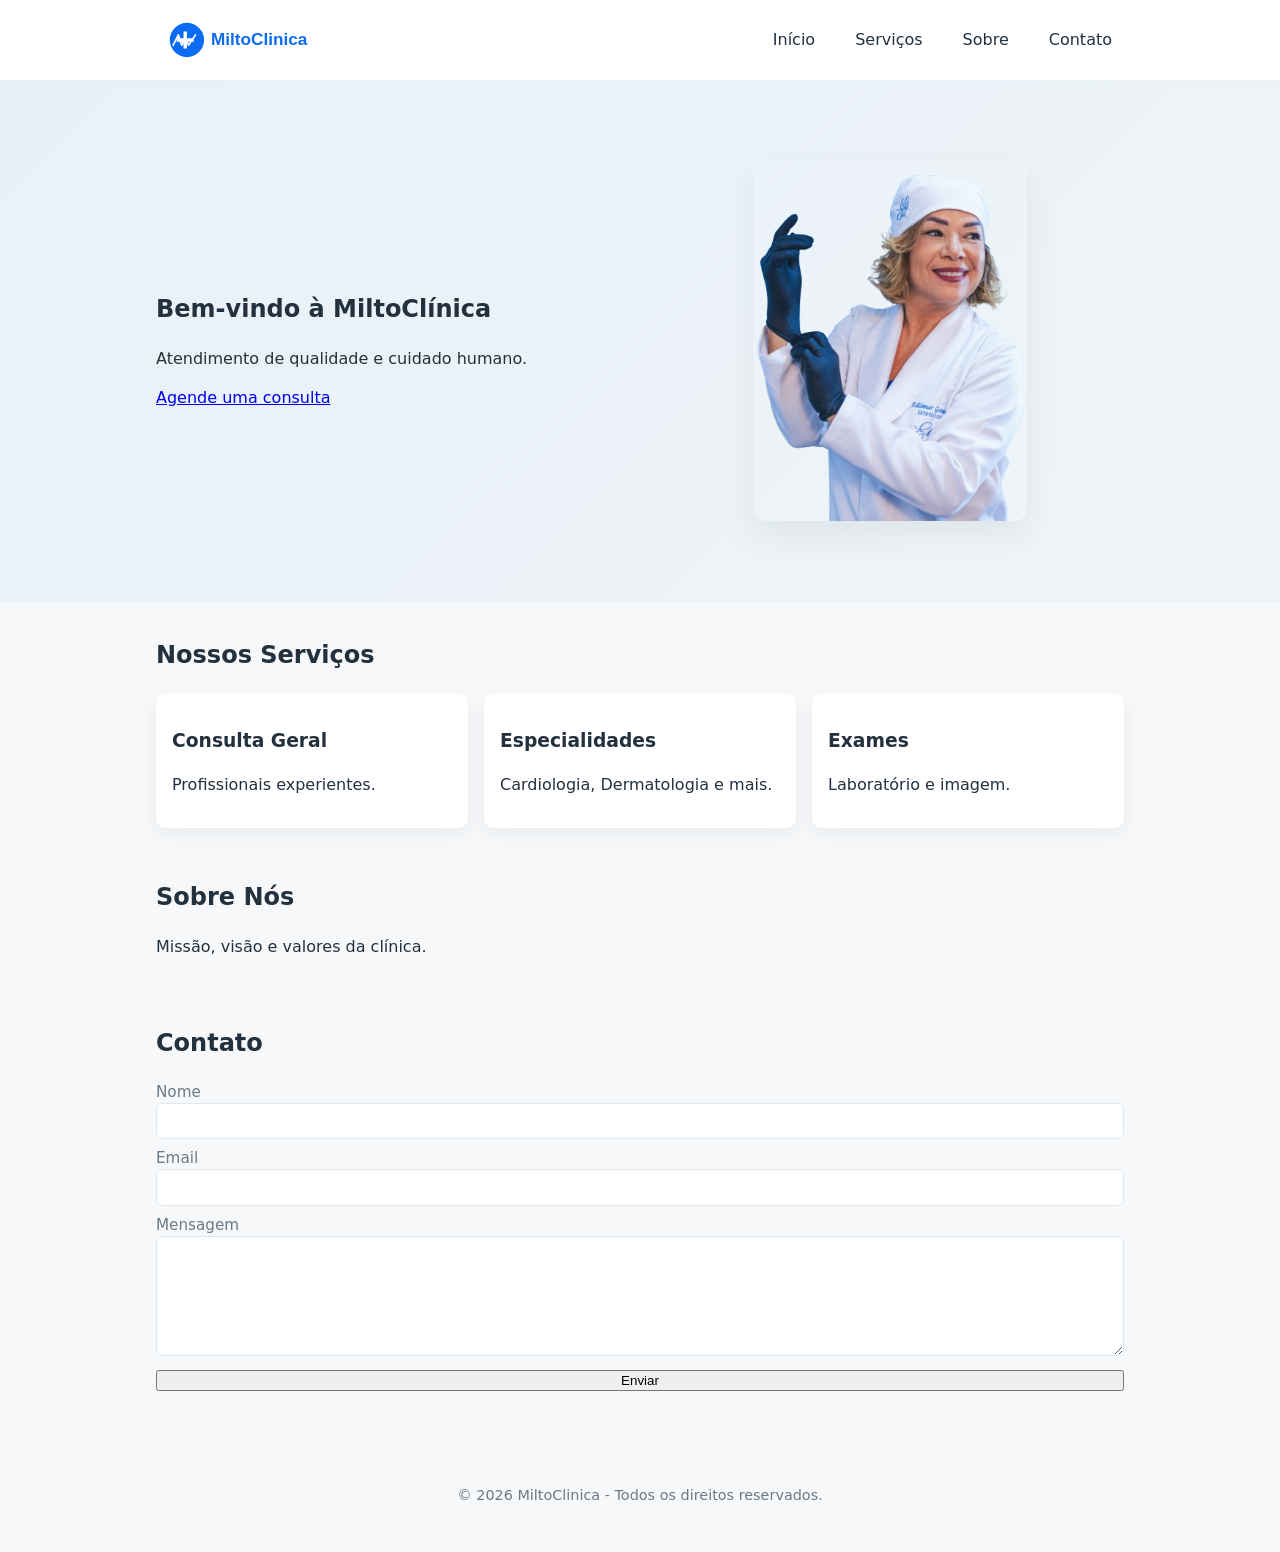
==== index.html @ 1d148d9f "Criei uma estrutura de pastas para arquivo HTML, CSS, Js e Imagens, e também fui adicionando conteúd" ====
<!doctype html>
<html lang="pt-BR">
<head>
	<meta charset="utf-8">
	<meta name="viewport" content="width=device-width,initial-scale=1">
	<title>MiltoClínica</title>
	<link rel="stylesheet" href="css/styles.css">
</head>
<body>
	<header class="site-header">
		<div class="container">
			<img src="images/logo.svg" alt="Logo MiltoClínica" class="logo">
			<nav class="nav" id="nav">
				<button id="navToggle" class="nav-toggle" aria-label="Abrir menu">☰</button>
				<ul class="nav-list">
					<li><a href="#home">Início</a></li>
					<li><a href="#servicos">Serviços</a></li>
					<li><a href="#sobre">Sobre</a></li>
					<li><a href="#contato">Contato</a></li>
				</ul>
			</nav>
		</div>
	</header>

	<main>
		<section id="home" class="hero">
			<div class="container">
				<div class="hero-content">
					<h1>Bem-vindo à MiltoClínica</h1>
					<p>Atendimento de qualidade e cuidado humano.</p>
					<a href="#contato" class="btn">Agende uma consulta</a>
				</div>
				<div class="hero-illustration">
						<img src="images/doctor2.png" alt="Doutora" loading="lazy">
				</div>
			</div>
		</section>

		<section id="servicos" class="services container">
			<h2>Nossos Serviços</h2>
			<div class="cards">
				<article class="card">
					<h3>Consulta Geral</h3>
					<p>Profissionais experientes.</p>
				</article>
				<article class="card">
					<h3>Especialidades</h3>
					<p>Cardiologia, Dermatologia e mais.</p>
				</article>
				<article class="card">
					<h3>Exames</h3>
					<p>Laboratório e imagem.</p>
				</article>
			</div>
		</section>

		<section id="sobre" class="about container">
			<h2>Sobre Nós</h2>
			<p>Missão, visão e valores da clínica.</p>
		</section>

		<section id="contato" class="contact container">
			<h2>Contato</h2>
			<form id="contactForm">
				<label>Nome
					<input type="text" name="name" required>
				</label>
				<label>Email
					<input type="email" name="email" required>
				</label>
				<label>Mensagem
					<textarea name="message" required></textarea>
				</label>
				<button type="submit" class="btn">Enviar</button>
			</form>
		</section>
	</main>

	<footer class="site-footer">
		<div class="container">
			<p>© 2026 MiltoClinica - Todos os direitos reservados.</p>
		</div>
	</footer>

	<script src="js/main.js" defer></script>
</body>
</html>
---- css/styles.css ----
/* Reset e variáveis */
:root{
	--primary:#0b6cf3;
	--accent:#16a085;
	--bg:#f6f8fa;
	--text:#23313f;
	--muted:#6b7a86;
}
*{box-sizing:border-box}
html,body{height:100%}
body{
	margin:0;font-family:Inter, system-ui, -apple-system, "Segoe UI", Roboto, "Helvetica Neue", Arial;
	background:var(--bg);color:var(--text);line-height:1.45;
}
.container{max-width:1000px;margin:0 auto;padding:1rem}

/* Header */
.site-header{background:#fff;border-bottom:1px solid #e6eef6}
.site-header .container{display:flex;align-items:center;gap:1rem}
.logo{height:48px}
.nav{margin-left:auto}
.nav-list{list-style:none;margin:0;padding:0;display:flex;gap:1rem}
.nav-list a{color:var(--text);text-decoration:none;padding:.5rem .75rem;border-radius:6px}
.nav-list a:hover{background:rgba(11,108,243,0.08)}
.nav-toggle{display:none;border:0;background:none;font-size:1.25rem}

/* Hero */
.hero{padding:4rem 0;background:linear-gradient(135deg, rgba(11,108,243,0.06), rgba(22,160,133,0.03));border-bottom:1px solid #eaf2f5}
.hero .container{display:flex;align-items:center;gap:2rem;}
.hero-content{flex:1}
.hero-illustration{flex:1;display:flex;justify-content:center;align-items:center}

/* Apenas a imagem terá tamanho médio - não aumenta a largura da seção */
.hero-illustration img{
	width:auto;
	max-width:420px; /* largura máxima para não ultrapassar o espaço */
	height:360px; /* altura média desejada */
	object-fit:cover;
	border-radius:12px;
	box-shadow:0 12px 34px rgba(35,49,63,0.08);
}

@media (max-width:800px){
	.nav-list{display:none}
	.nav-toggle{display:inline-block}
	.cards{grid-template-columns:1fr}
	.hero h1{font-size:1.5rem}
	.hero .container{flex-direction:column}
	.hero-illustration{order:2}
	.hero-content{order:1;text-align:center}
	.hero-illustration img{height:240px;max-width:80%;}
}
.nav.open .nav-list{display:flex;flex-direction:column;background:#fff;padding:0.5rem;border-radius:8px;position:absolute;right:1rem;top:64px;box-shadow:0 8px 24px rgba(35,49,63,0.12)}

/* Services */
.services h2,.about h2,.contact h2{margin-top:1.25rem}
.cards{display:grid;grid-template-columns:repeat(3,1fr);gap:1rem;margin-top:1rem}
.card{background:#fff;padding:1rem;border-radius:10px;box-shadow:0 6px 18px rgba(35,49,63,0.06)}

/* Contact form */
.contact form{display:grid;gap:.5rem;margin-top:1rem}
.contact label{display:block;font-size:.95rem;color:var(--muted)}
.contact input,.contact textarea{width:100%;padding:.6rem;border:1px solid #dbe9f3;border-radius:6px}
.contact textarea{min-height:120px}

/* Footer */
.site-footer{padding:1rem 0;margin-top:2rem;text-align:center;color:var(--muted);font-size:.9rem}
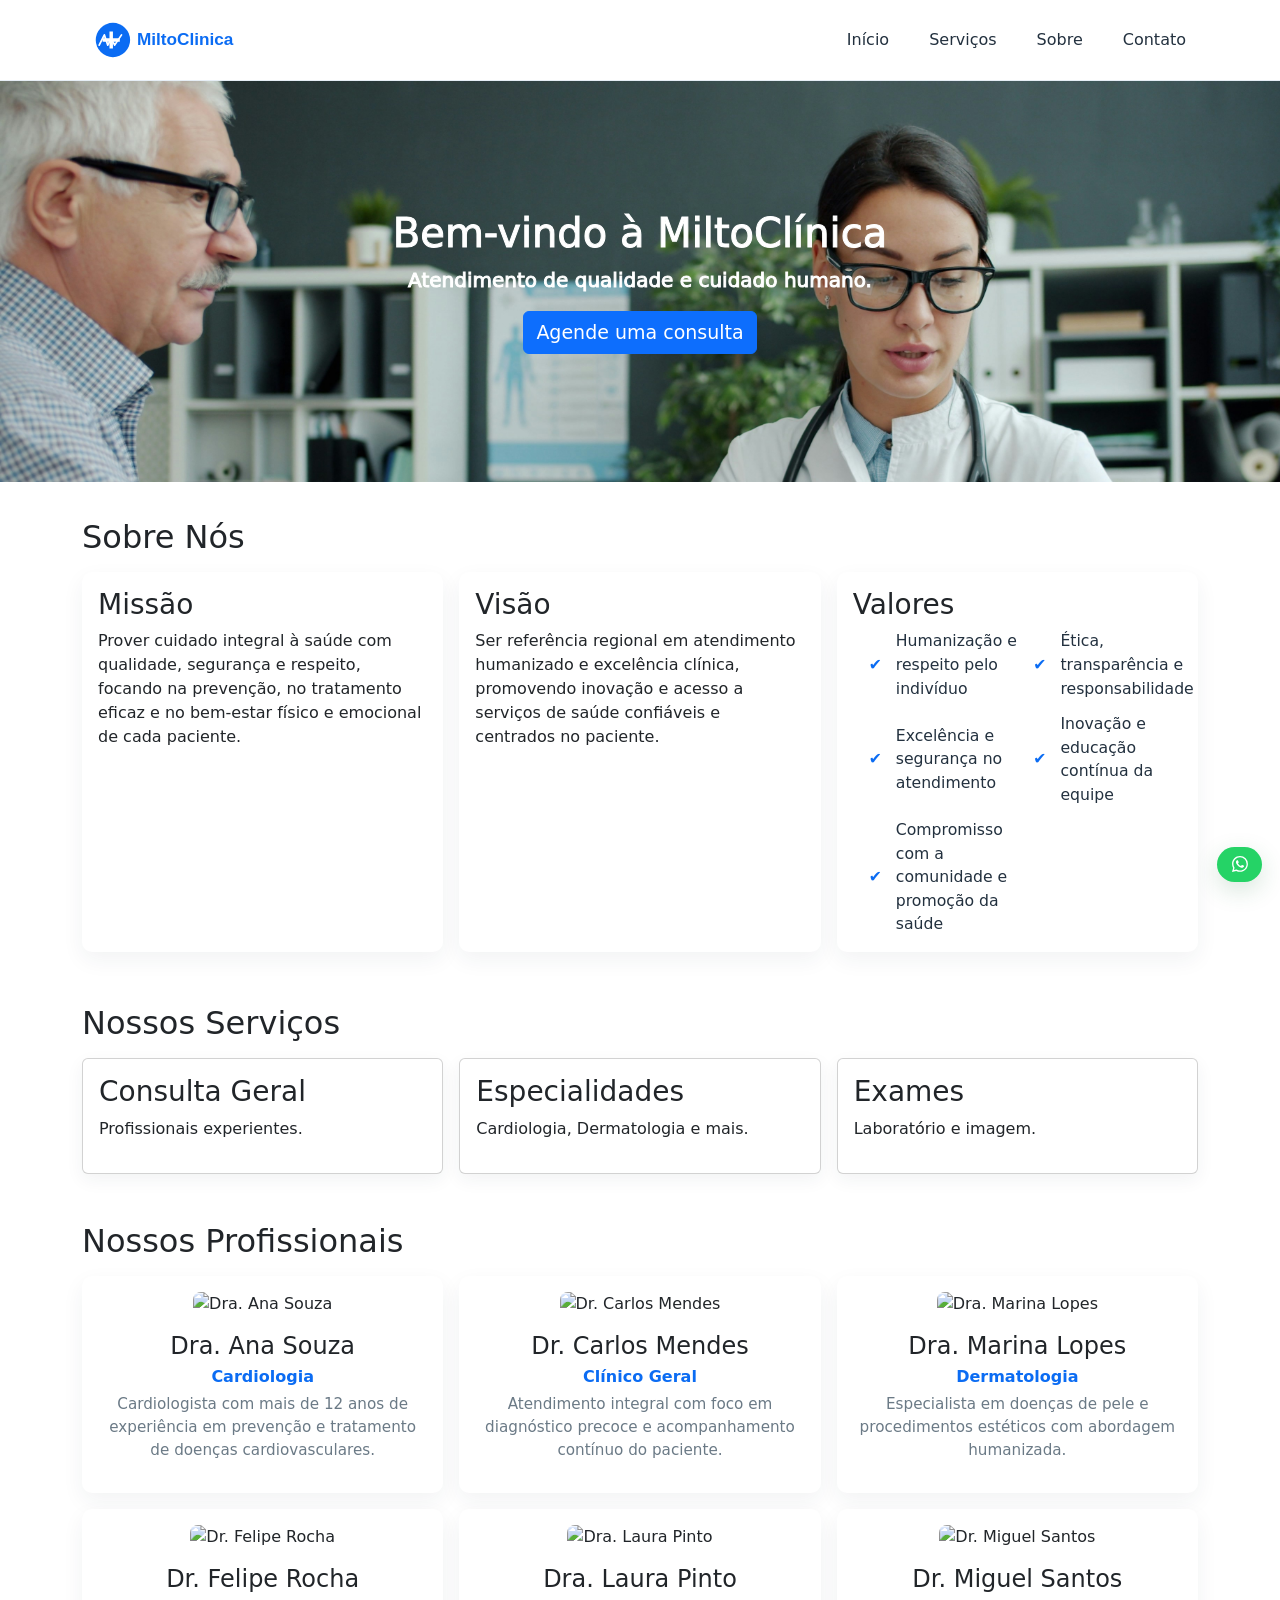
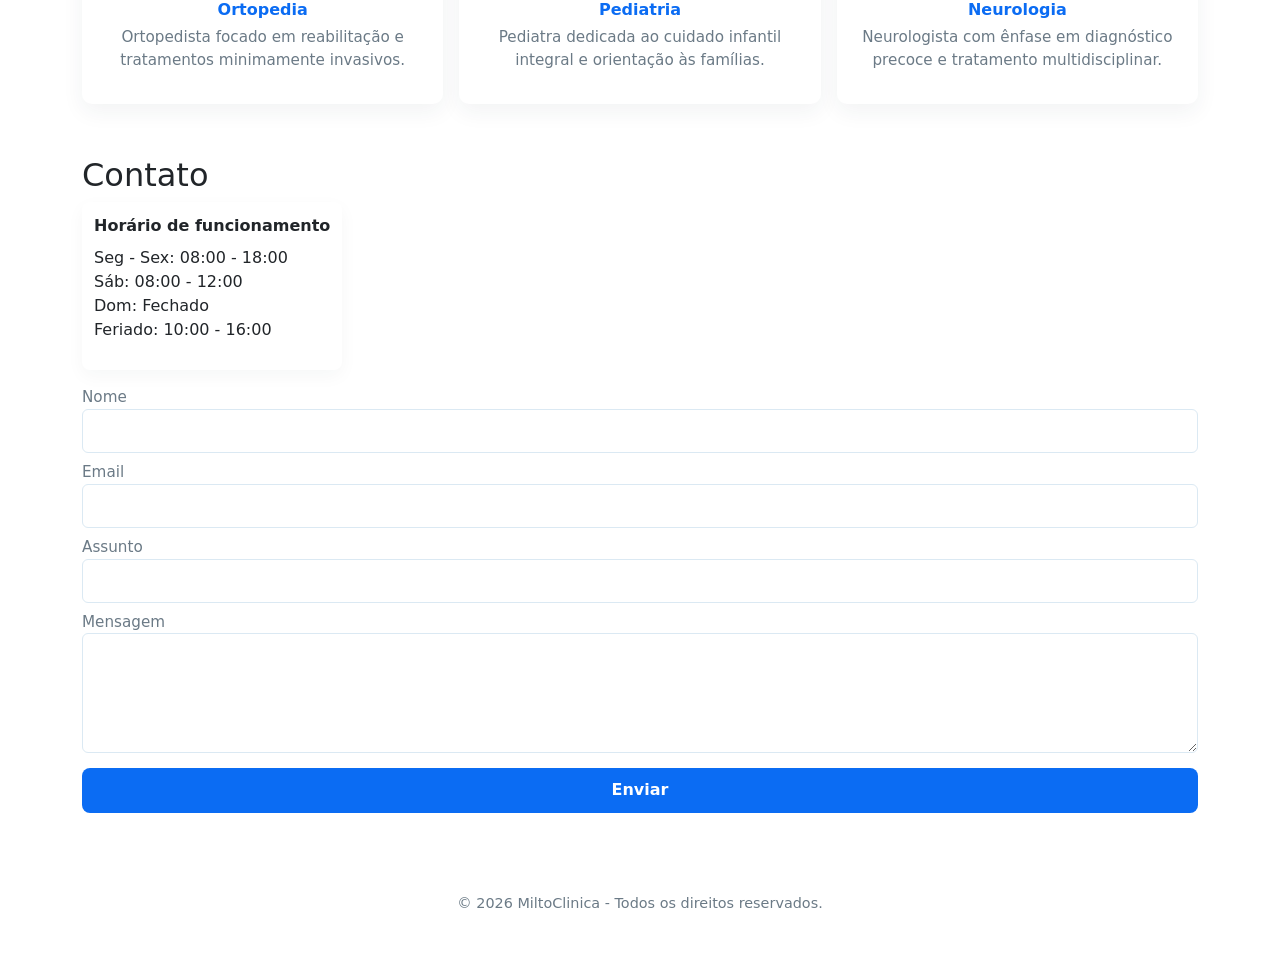
==== commit 868d3546: "removi a pasta de HTML" ====
--- a/index.html
+++ b/index.html
@@ -5,6 +5,8 @@
 	<meta name="viewport" content="width=device-width,initial-scale=1">
 	<title>MiltoClínica</title>
 	<link rel="stylesheet" href="css/styles.css">
+	<link href="https://cdn.jsdelivr.net/npm/bootstrap@5.3.8/dist/css/bootstrap.min.css" rel="stylesheet" integrity="sha384-sRIl4kxILFvY47J16cr9ZwB07vP4J8+LH7qKQnuqkuIAvNWLzeN8tE5YBujZqJLB" crossorigin="anonymous">
+	<script src="https://cdn.jsdelivr.net/npm/bootstrap@5.3.8/dist/js/bootstrap.bundle.min.js" integrity="sha384-FKyoEForCGlyvwx9Hj09JcYn3nv7wiPVlz7YYwJrWVcXK/BmnVDxM+D2scQbITxI" crossorigin="anonymous"></script>
 </head>
 <body>
 	<header class="site-header">
@@ -26,13 +28,37 @@
 		<section id="home" class="hero">
 			<div class="container">
 				<div class="hero-content">
-					<h1>Bem-vindo à MiltoClínica</h1>
-					<p>Atendimento de qualidade e cuidado humano.</p>
-					<a href="#contato" class="btn">Agende uma consulta</a>
+					<h1 class="tex">Bem-vindo à MiltoClínica</h1>
+					<p class="tex">Atendimento de qualidade e cuidado humano.</p>
+					<a href="#contato" class="btn btn-primary">Agende uma consulta</a>
 				</div>
-				<div class="hero-illustration">
-						<img src="images/doctor2.png" alt="Doutora" loading="lazy">
-				</div>
+				<!-- <div class="hero-illustration">
+						<img src="images/doctor3-remov.png" alt="Doutora" loading="lazy" hidden>
+				</div> -->
+			</div>
+		</section>
+
+		<section id="sobre" class="about container">
+			<h2>Sobre Nós</h2>
+			<div class="about-cards">
+				<article class="about-card">
+					<h3>Missão</h3>
+					<p>Prover cuidado integral à saúde com qualidade, segurança e respeito, focando na prevenção, no tratamento eficaz e no bem‑estar físico e emocional de cada paciente.</p>
+				</article>
+				<article class="about-card">
+					<h3>Visão</h3>
+					<p>Ser referência regional em atendimento humanizado e excelência clínica, promovendo inovação e acesso a serviços de saúde confiáveis e centrados no paciente.</p>
+				</article>
+				<article class="about-card">
+					<h3>Valores</h3>
+					<ul>
+						<li>Humanização e respeito pelo indivíduo</li>
+						<li>Ética, transparência e responsabilidade</li>
+						<li>Excelência e segurança no atendimento</li>
+						<li>Inovação e educação contínua da equipe</li>
+						<li>Compromisso com a comunidade e promoção da saúde</li>
+					</ul>
+				</article>
 			</div>
 		</section>
 
@@ -54,13 +80,56 @@
 			</div>
 		</section>
 
-		<section id="sobre" class="about container">
-			<h2>Sobre Nós</h2>
-			<p>Missão, visão e valores da clínica.</p>
+		<section id="profissionais" class="professionals container">
+			<h2>Nossos Profissionais</h2>
+			<div class="pro-grid">
+				<article class="pro-card">
+					<img src="images/prof-1.jpg" alt="Dra. Ana Souza" loading="lazy">
+					<h4>Dra. Ana Souza</h4>
+					<p class="pro-specialty">Cardiologia</p>
+					<p class="pro-bio">Cardiologista com mais de 12 anos de experiência em prevenção e tratamento de doenças cardiovasculares.</p>
+				</article>
+				<article class="pro-card">
+					<img src="images/prof-2.jpg" alt="Dr. Carlos Mendes" loading="lazy">
+					<h4>Dr. Carlos Mendes</h4>
+					<p class="pro-specialty">Clínico Geral</p>
+					<p class="pro-bio">Atendimento integral com foco em diagnóstico precoce e acompanhamento contínuo do paciente.</p>
+				</article>
+				<article class="pro-card">
+					<img src="images/prof-3.jpg" alt="Dra. Marina Lopes" loading="lazy">
+					<h4>Dra. Marina Lopes</h4>
+					<p class="pro-specialty">Dermatologia</p>
+					<p class="pro-bio">Especialista em doenças de pele e procedimentos estéticos com abordagem humanizada.</p>
+				</article>
+				<article class="pro-card">
+					<img src="images/prof-4.jpg" alt="Dr. Felipe Rocha" loading="lazy">
+					<h4>Dr. Felipe Rocha</h4>
+					<p class="pro-specialty">Ortopedia</p>
+					<p class="pro-bio">Ortopedista focado em reabilitação e tratamentos minimamente invasivos.</p>
+				</article>
+				<article class="pro-card">
+					<img src="images/prof-5.jpg" alt="Dra. Laura Pinto" loading="lazy">
+					<h4>Dra. Laura Pinto</h4>
+					<p class="pro-specialty">Pediatria</p>
+					<p class="pro-bio">Pediatra dedicada ao cuidado infantil integral e orientação às famílias.</p>
+				</article>
+				<article class="pro-card">
+					<img src="images/prof-6.jpg" alt="Dr. Miguel Santos" loading="lazy">
+					<h4>Dr. Miguel Santos</h4>
+					<p class="pro-specialty">Neurologia</p>
+					<p class="pro-bio">Neurologista com ênfase em diagnóstico precoce e tratamento multidisciplinar.</p>
+				</article>
+			</div>
 		</section>
 
 		<section id="contato" class="contact container">
 			<h2>Contato</h2>
+			<div class="contact-info">
+				<div class="hours">
+					<strong>Horário de funcionamento</strong>
+					<p>Seg - Sex: 08:00 - 18:00<br> Sáb: 08:00 - 12:00<br> Dom: Fechado<br> Feriado: 10:00 - 16:00</p>
+				</div>
+			</div>
 			<form id="contactForm">
 				<label>Nome
 					<input type="text" name="name" required>
@@ -68,12 +137,25 @@
 				<label>Email
 					<input type="email" name="email" required>
 				</label>
+				<label>Assunto
+					<input type="text" name="subject" required>
+				</label>
 				<label>Mensagem
 					<textarea name="message" required></textarea>
 				</label>
 				<button type="submit" class="btn">Enviar</button>
 			</form>
 		</section>
+
+		<!-- Botão do WhatsApp -->
+		<a class="whatsapp-btn" href="https://wa.me/" target="_blank" rel="noopener" aria-label="Abrir WhatsApp">
+			<!-- ícone SVG do WhatsApp -->
+			<svg xmlns="http://www.w3.org/2000/svg" width="16" height="16" fill="currentColor" class="bi bi-whatsapp"
+				viewBox="0 0 16 16">
+				<path
+					d="M13.601 2.326A7.85 7.85 0 0 0 7.994 0C3.627 0 .068 3.558.064 7.926c0 1.399.366 2.76 1.057 3.965L0 16l4.204-1.102a7.9 7.9 0 0 0 3.79.965h.004c4.368 0 7.926-3.558 7.93-7.93A7.9 7.9 0 0 0 13.6 2.326zM7.994 14.521a6.6 6.6 0 0 1-3.356-.92l-.24-.144-2.494.654.666-2.433-.156-.251a6.56 6.56 0 0 1-1.007-3.505c0-3.626 2.957-6.584 6.591-6.584a6.56 6.56 0 0 1 4.66 1.931 6.56 6.56 0 0 1 1.928 4.66c-.004 3.639-2.961 6.592-6.592 6.592m3.615-4.934c-.197-.099-1.17-.578-1.353-.646-.182-.065-.315-.099-.445.099-.133.197-.513.646-.627.775-.114.133-.232.148-.43.05-.197-.1-.836-.308-1.592-.985-.59-.525-.985-1.175-1.103-1.372-.114-.198-.011-.304.088-.403.087-.088.197-.232.296-.346.1-.114.133-.198.198-.33.065-.134.034-.248-.015-.347-.05-.099-.445-1.076-.612-1.47-.16-.389-.323-.335-.445-.34-.114-.007-.247-.007-.38-.007a.73.73 0 0 0-.529.247c-.182.198-.691.677-.691 1.654s.71 1.916.81 2.049c.098.133 1.394 2.132 3.383 2.992.47.205.84.326 1.129.418.475.152.904.129 1.246.08.38-.058 1.171-.48 1.338-.943.164-.464.164-.86.114-.943-.049-.084-.182-.133-.38-.232" />
+			</svg>
+		</a>
 	</main>
 
 	<footer class="site-footer">
--- a/css/styles.css
+++ b/css/styles.css
@@ -25,10 +25,14 @@
 .nav-toggle{display:none;border:0;background:none;font-size:1.25rem}
 
 /* Hero */
-.hero{padding:4rem 0;background:linear-gradient(135deg, rgba(11,108,243,0.06), rgba(22,160,133,0.03));border-bottom:1px solid #eaf2f5}
-.hero .container{display:flex;align-items:center;gap:2rem;}
-.hero-content{flex:1}
-.hero-illustration{flex:1;display:flex;justify-content:center;align-items:center}
+/* .hero{padding:4rem 0;background:linear-gradient(135deg, rgba(11,108,243,0.06), rgba(22,160,133,0.03));border-bottom:1px solid #eaf2f5} */
+.hero{background-image: url(../images/doctor3.jpg);background-position: top;background-size: cover;padding: 7rem;}
+.hero .container{display:flex;align-items:center;justify-content: center;gap:2rem;}
+.hero-content{display: flex;flex-direction: column;align-items: center;}
+.hero-content .tex{-webkit-text-fill-color: white;-webkit-text-stroke-width: 1px;-webkit-text-stroke-color: white;}
+.hero-content p{font-size: 20px;}
+.hero-content a.btn{font-size: 19px;}
+.hero-illustration{flex:1;display:flex;justify-content:center;align-items:center;position:relative;overflow:hidden}
 
 /* Apenas a imagem terá tamanho médio - não aumenta a largura da seção */
 .hero-illustration img{
@@ -37,7 +41,17 @@
 	height:360px; /* altura média desejada */
 	object-fit:cover;
 	border-radius:12px;
-	box-shadow:0 12px 34px rgba(35,49,63,0.08);
+	/* box-shadow:0 12px 34px rgba(35,49,63,0.08); */
+}
+
+/* Escurecer levemente a área da ilustração no hero */
+.hero-illustration::after{
+	content:"";
+	position:absolute;
+	inset:0;
+	background:rgba(0,0,0,0.18); /* pouco escuro */
+	pointer-events:none;
+	border-radius:12px;
 }
 
 @media (max-width:800px){
@@ -49,6 +63,7 @@
 	.hero-illustration{order:2}
 	.hero-content{order:1;text-align:center}
 	.hero-illustration img{height:240px;max-width:80%;}
+	.hero-illustration::after{background:rgba(0,0,0,0.12)}
 }
 .nav.open .nav-list{display:flex;flex-direction:column;background:#fff;padding:0.5rem;border-radius:8px;position:absolute;right:1rem;top:64px;box-shadow:0 8px 24px rgba(35,49,63,0.12)}
 
@@ -63,5 +78,100 @@
 .contact input,.contact textarea{width:100%;padding:.6rem;border:1px solid #dbe9f3;border-radius:6px}
 .contact textarea{min-height:120px}
 
+/* Botão enviar do formulário de contato (cor primária) */
+#contactForm button.btn{
+	display:inline-block;
+	background:var(--primary);
+	color:#fff;
+	border:0;
+	padding:.65rem 1rem;
+	border-radius:8px;
+	font-weight:600;
+	cursor:pointer;
+	transition:background .18s ease, transform .12s ease;
+}
+#contactForm button.btn:hover{background:#095ad6;transform:translateY(-1px)}
+#contactForm button.btn:focus-visible{outline:3px solid rgba(11,108,243,0.18);outline-offset:3px}
+
+/* Contact info */
+.contact .contact-info{display:flex;gap:1.5rem;align-items:flex-start;margin-bottom:1rem}
+.contact .hours{background:#fff;padding:.75rem;border-radius:8px;box-shadow:0 6px 18px rgba(35,49,63,0.04)}
+.contact .hours strong{display:block;margin-bottom:.5rem}
+
 /* Footer */
 .site-footer{padding:1rem 0;margin-top:2rem;text-align:center;color:var(--muted);font-size:.9rem}
+
+/* Formatação da lista em 'Sobre Nós' (Valores) */
+.about ul{
+	list-style:none;
+	margin:0.5rem 0 0 0;
+	padding:0;
+	display:grid;
+	grid-template-columns:repeat(2,minmax(0,1fr));
+	gap:0.75rem 1rem;
+}
+.about li{
+	background:transparent;
+	padding:0; /* sem espaçamento extra */
+	border-radius:0;
+	display:flex;
+	align-items:center;
+	gap:0.5rem;
+	box-shadow:none;
+	color:var(--text);
+	font-size:0.98rem;
+}
+.about li::before{
+	content:"\2714"; /* check mark */
+	color:var(--primary);
+	font-weight:700;
+	margin:0 6px 0 0; /* ícone como marcador à esquerda */
+}
+
+@media (max-width:800px){
+	.about ul{grid-template-columns:1fr}
+}
+
+/* Cards para Missão / Visão / Valores */
+.about-cards{
+	display:flex;
+	gap:1rem;
+	margin-top:1rem;
+}
+.about-card{
+	flex:1;
+	background:#fff;
+	padding:1rem;
+	border-radius:10px;
+	box-shadow:0 8px 22px rgba(35,49,63,0.06);
+}
+.about-card h3{margin-top:0}
+.about-card ul{margin:0;padding-left:1rem}
+
+@media (max-width:900px){
+	.about-cards{flex-direction:column}
+}
+
+/* Profissionais */
+.professionals h2{margin-top:1rem}
+.pro-grid{display:grid;grid-template-columns:repeat(3,1fr);gap:1rem;margin-top:1rem}
+.pro-card{background:#fff;border-radius:10px;padding:1rem;box-shadow:0 8px 22px rgba(35,49,63,0.06);text-align:center}
+.pro-card img{width:100%;height:160px;object-fit:cover;border-radius:8px;margin-bottom:.75rem}
+.pro-card h4{margin:.25rem 0}
+.pro-specialty{color:var(--primary);font-weight:600;margin:.25rem 0}
+.pro-bio{font-size:.95rem;color:var(--muted)}
+
+@media (max-width:1000px){
+	.pro-grid{grid-template-columns:repeat(2,1fr)}
+}
+@media (max-width:700px){
+	.pro-grid{grid-template-columns:1fr}
+}
+
+/* WhatsApp floating button */
+.whatsapp-btn{position:fixed;right:18px;bottom:18px;background:#25D366;color:white;padding:.6rem 0.9rem;border-radius:999px;box-shadow:0 8px 24px rgba(37,115,60,0.18);text-decoration:none;display:flex;align-items:center;gap:.5rem}
+.whatsapp-btn span{font-weight:700}
+
+@media (max-width:480px){
+	.whatsapp-btn{right:12px;bottom:12px;padding:.5rem .7rem}
+}
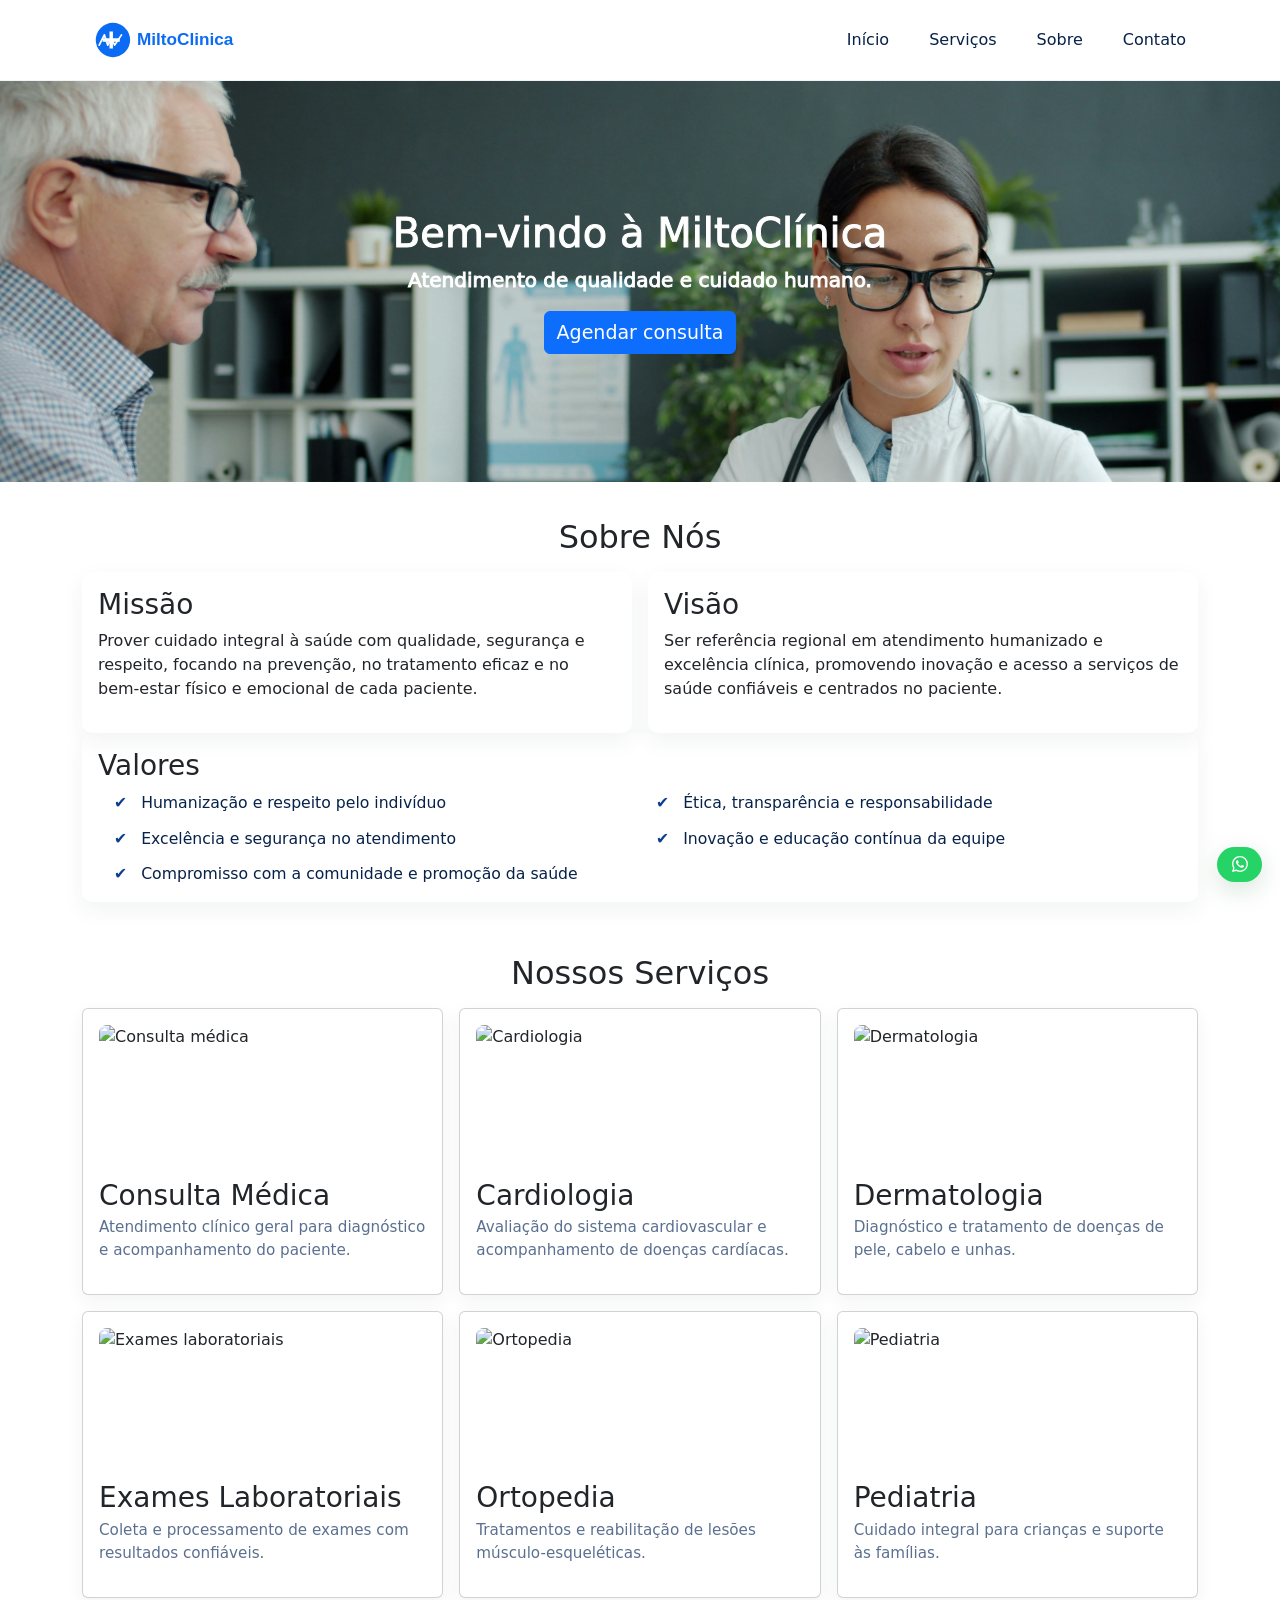
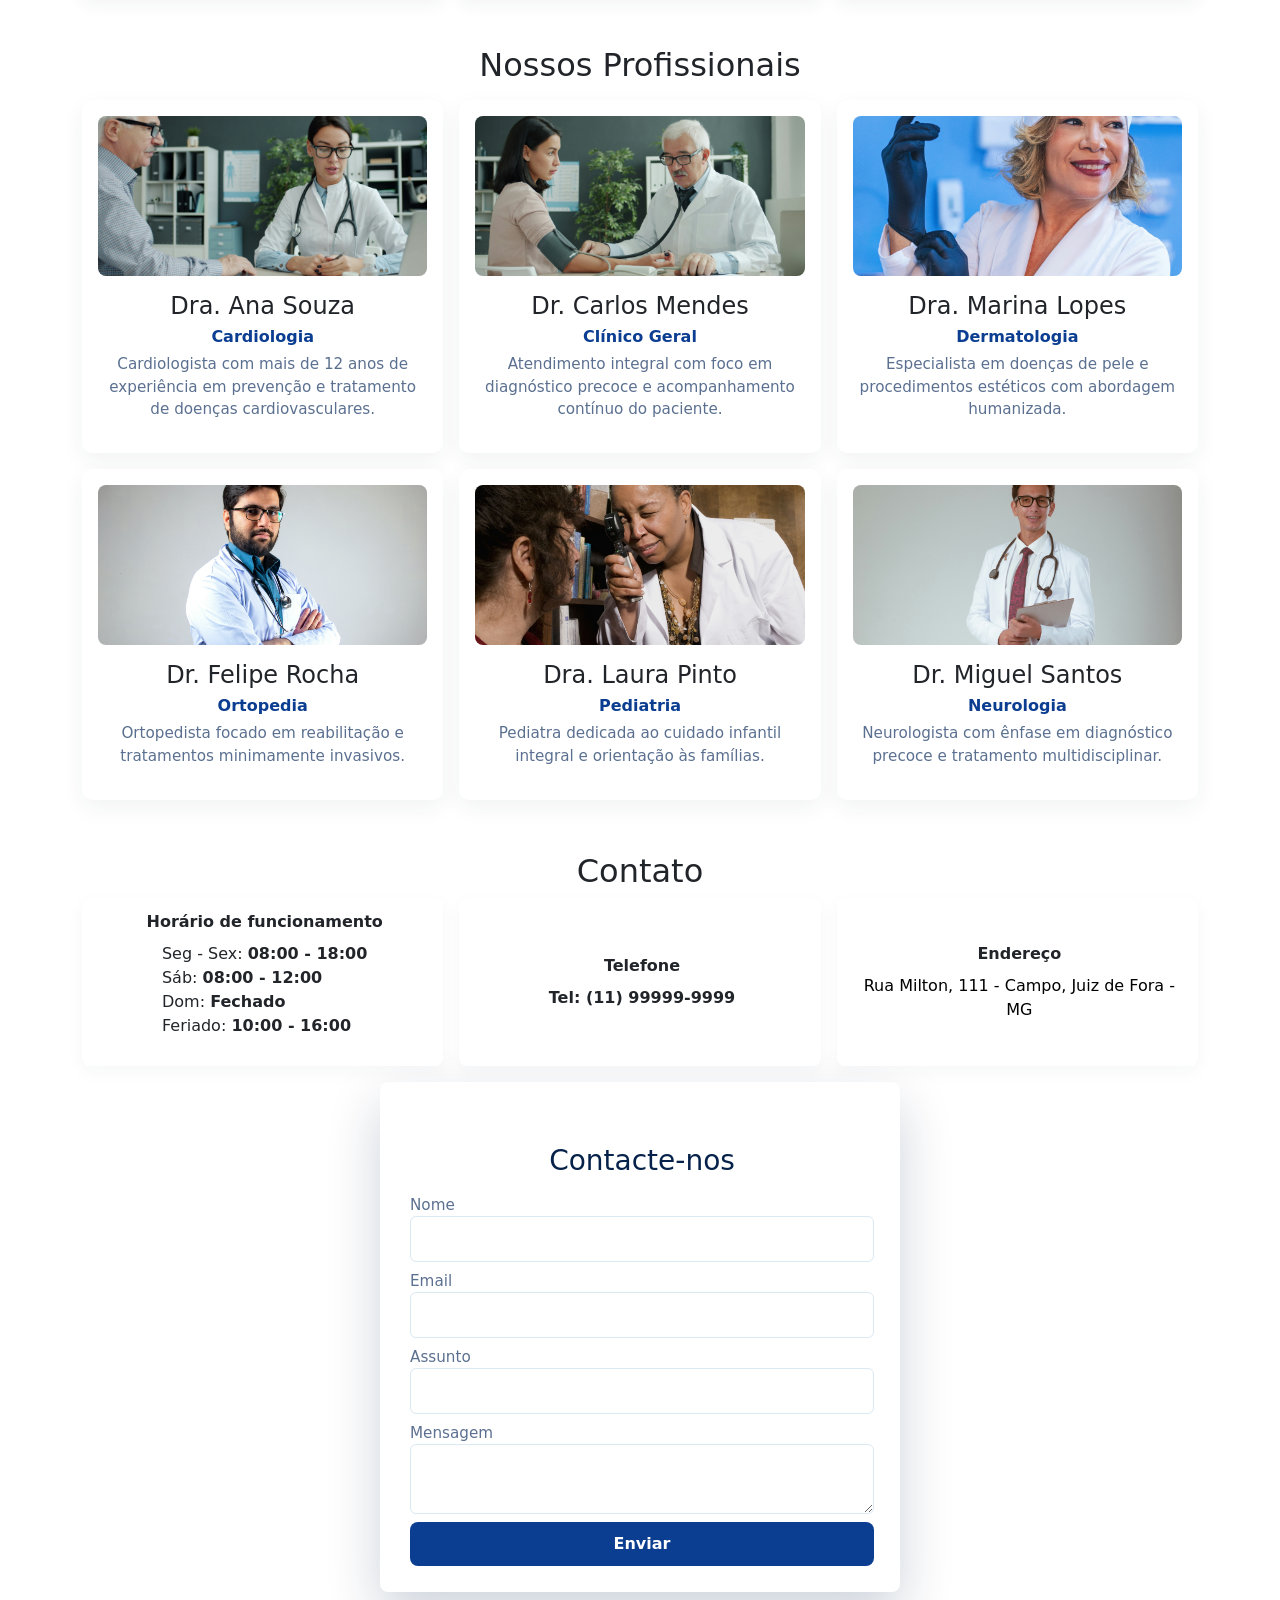
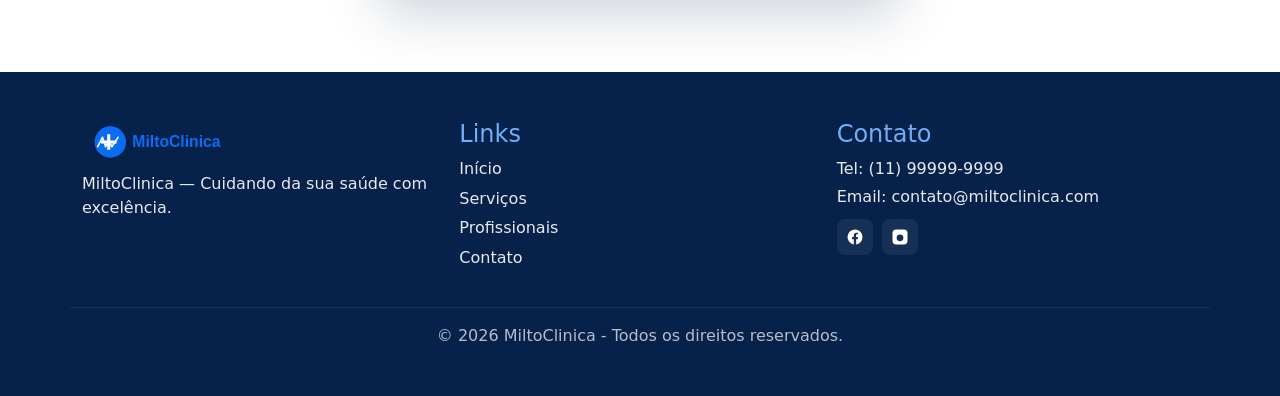
==== commit d3234c61: "Adicionei conteúdo às  seções, e as estilizei de algumas maneiras." ====
--- a/index.html
+++ b/index.html
@@ -4,6 +4,7 @@
 	<meta charset="utf-8">
 	<meta name="viewport" content="width=device-width,initial-scale=1">
 	<title>MiltoClínica</title>
+	<link rel="icon" href="images/logo.svg" type="image/svg+xml">
 	<link rel="stylesheet" href="css/styles.css">
 	<link href="https://cdn.jsdelivr.net/npm/bootstrap@5.3.8/dist/css/bootstrap.min.css" rel="stylesheet" integrity="sha384-sRIl4kxILFvY47J16cr9ZwB07vP4J8+LH7qKQnuqkuIAvNWLzeN8tE5YBujZqJLB" crossorigin="anonymous">
 	<script src="https://cdn.jsdelivr.net/npm/bootstrap@5.3.8/dist/js/bootstrap.bundle.min.js" integrity="sha384-FKyoEForCGlyvwx9Hj09JcYn3nv7wiPVlz7YYwJrWVcXK/BmnVDxM+D2scQbITxI" crossorigin="anonymous"></script>
@@ -30,7 +31,7 @@
 				<div class="hero-content">
 					<h1 class="tex">Bem-vindo à MiltoClínica</h1>
 					<p class="tex">Atendimento de qualidade e cuidado humano.</p>
-					<a href="#contato" class="btn btn-primary">Agende uma consulta</a>
+					<a href="#contato" class="btn btn-primary">Agendar consulta</a>
 				</div>
 				<!-- <div class="hero-illustration">
 						<img src="images/doctor3-remov.png" alt="Doutora" loading="lazy" hidden>
@@ -49,33 +50,51 @@
 					<h3>Visão</h3>
 					<p>Ser referência regional em atendimento humanizado e excelência clínica, promovendo inovação e acesso a serviços de saúde confiáveis e centrados no paciente.</p>
 				</article>
-				<article class="about-card">
-					<h3>Valores</h3>
-					<ul>
-						<li>Humanização e respeito pelo indivíduo</li>
-						<li>Ética, transparência e responsabilidade</li>
-						<li>Excelência e segurança no atendimento</li>
-						<li>Inovação e educação contínua da equipe</li>
-						<li>Compromisso com a comunidade e promoção da saúde</li>
-					</ul>
-				</article>
-			</div>
+			</div>
+			<article class="about-card">
+				<h3>Valores</h3>
+				<ul>
+					<li>Humanização e respeito pelo indivíduo</li>
+					<li>Ética, transparência e responsabilidade</li>
+					<li>Excelência e segurança no atendimento</li>
+					<li>Inovação e educação contínua da equipe</li>
+					<li>Compromisso com a comunidade e promoção da saúde</li>
+				</ul>
+			</article>
 		</section>
 
 		<section id="servicos" class="services container">
 			<h2>Nossos Serviços</h2>
-			<div class="cards">
-				<article class="card">
-					<h3>Consulta Geral</h3>
-					<p>Profissionais experientes.</p>
-				</article>
-				<article class="card">
-					<h3>Especialidades</h3>
-					<p>Cardiologia, Dermatologia e mais.</p>
-				</article>
-				<article class="card">
-					<h3>Exames</h3>
-					<p>Laboratório e imagem.</p>
+			<div class="cards service-cards">
+				<article class="card">
+					<img src="images/service-1.jpg" alt="Consulta médica" loading="lazy">
+					<h3>Consulta Médica</h3>
+					<p>Atendimento clínico geral para diagnóstico e acompanhamento do paciente.</p>
+				</article>
+				<article class="card">
+					<img src="images/service-2.jpg" alt="Cardiologia" loading="lazy">
+					<h3>Cardiologia</h3>
+					<p>Avaliação do sistema cardiovascular e acompanhamento de doenças cardíacas.</p>
+				</article>
+				<article class="card">
+					<img src="images/service-3.jpg" alt="Dermatologia" loading="lazy">
+					<h3>Dermatologia</h3>
+					<p>Diagnóstico e tratamento de doenças de pele, cabelo e unhas.</p>
+				</article>
+				<article class="card">
+					<img src="images/service-4.jpg" alt="Exames laboratoriais" loading="lazy">
+					<h3>Exames Laboratoriais</h3>
+					<p>Coleta e processamento de exames com resultados confiáveis.</p>
+				</article>
+				<article class="card">
+					<img src="images/service-5.jpg" alt="Ortopedia" loading="lazy">
+					<h3>Ortopedia</h3>
+					<p>Tratamentos e reabilitação de lesões músculo-esqueléticas.</p>
+				</article>
+				<article class="card">
+					<img src="images/service-6.jpg" alt="Pediatria" loading="lazy">
+					<h3>Pediatria</h3>
+					<p>Cuidado integral para crianças e suporte às famílias.</p>
 				</article>
 			</div>
 		</section>
@@ -84,37 +103,37 @@
 			<h2>Nossos Profissionais</h2>
 			<div class="pro-grid">
 				<article class="pro-card">
-					<img src="images/prof-1.jpg" alt="Dra. Ana Souza" loading="lazy">
+					<img src="images/doctor3.jpg" alt="Dra. Ana Souza" loading="lazy">
 					<h4>Dra. Ana Souza</h4>
 					<p class="pro-specialty">Cardiologia</p>
 					<p class="pro-bio">Cardiologista com mais de 12 anos de experiência em prevenção e tratamento de doenças cardiovasculares.</p>
 				</article>
 				<article class="pro-card">
-					<img src="images/prof-2.jpg" alt="Dr. Carlos Mendes" loading="lazy">
+					<img src="images/doctoro1.jpg" alt="Dr. Carlos Mendes" loading="lazy">
 					<h4>Dr. Carlos Mendes</h4>
 					<p class="pro-specialty">Clínico Geral</p>
 					<p class="pro-bio">Atendimento integral com foco em diagnóstico precoce e acompanhamento contínuo do paciente.</p>
 				</article>
 				<article class="pro-card">
-					<img src="images/prof-3.jpg" alt="Dra. Marina Lopes" loading="lazy">
+					<img src="images/doctoro2.jpg" alt="Dra. Marina Lopes" loading="lazy" style="object-fit:cover;">
 					<h4>Dra. Marina Lopes</h4>
 					<p class="pro-specialty">Dermatologia</p>
 					<p class="pro-bio">Especialista em doenças de pele e procedimentos estéticos com abordagem humanizada.</p>
 				</article>
 				<article class="pro-card">
-					<img src="images/prof-4.jpg" alt="Dr. Felipe Rocha" loading="lazy">
+					<img src="images/doctoro5.jpg" alt="Dr. Felipe Rocha" loading="lazy">
 					<h4>Dr. Felipe Rocha</h4>
 					<p class="pro-specialty">Ortopedia</p>
 					<p class="pro-bio">Ortopedista focado em reabilitação e tratamentos minimamente invasivos.</p>
 				</article>
 				<article class="pro-card">
-					<img src="images/prof-5.jpg" alt="Dra. Laura Pinto" loading="lazy">
+					<img src="images/doctoro4.jpg" alt="Dra. Laura Pinto" loading="lazy">
 					<h4>Dra. Laura Pinto</h4>
 					<p class="pro-specialty">Pediatria</p>
 					<p class="pro-bio">Pediatra dedicada ao cuidado infantil integral e orientação às famílias.</p>
 				</article>
 				<article class="pro-card">
-					<img src="images/prof-6.jpg" alt="Dr. Miguel Santos" loading="lazy">
+					<img src="images/doctoro6.jpg" alt="Dr. Miguel Santos" loading="lazy">
 					<h4>Dr. Miguel Santos</h4>
 					<p class="pro-specialty">Neurologia</p>
 					<p class="pro-bio">Neurologista com ênfase em diagnóstico precoce e tratamento multidisciplinar.</p>
@@ -127,24 +146,35 @@
 			<div class="contact-info">
 				<div class="hours">
 					<strong>Horário de funcionamento</strong>
-					<p>Seg - Sex: 08:00 - 18:00<br> Sáb: 08:00 - 12:00<br> Dom: Fechado<br> Feriado: 10:00 - 16:00</p>
-				</div>
-			</div>
-			<form id="contactForm">
-				<label>Nome
-					<input type="text" name="name" required>
-				</label>
-				<label>Email
-					<input type="email" name="email" required>
-				</label>
-				<label>Assunto
-					<input type="text" name="subject" required>
-				</label>
-				<label>Mensagem
-					<textarea name="message" required></textarea>
-				</label>
-				<button type="submit" class="btn">Enviar</button>
-			</form>
+					<p>Seg - Sex: <span>08:00 - 18:00</span><br> Sáb: <span>08:00 - 12:00</span><br> Dom: <span>Fechado</span><br> Feriado: <span>10:00 - 16:00</span></p>
+				</div>
+				<div class="phones-block">
+					<strong>Telefone</strong>
+					<p class="phones">Tel: (11) 99999-9999</p>
+				</div>
+				<div class="address-block">
+					<strong>Endereço</strong>
+					<p class="address">Rua Milton, 111 - Campo, Juiz de Fora - MG</p>
+				</div>
+			</div>
+			<div class="contact-form-wrap">
+				<form id="contactForm" class="contact-form">
+					<h3 class="contact-title">Contacte-nos</h3>
+					<label>Nome
+						<input type="text" name="name" class="form-control" required>
+					</label>
+					<label>Email
+						<input type="email" name="email" class="form-control" required>
+					</label>
+					<label>Assunto
+						<input type="text" name="subject" class="form-control" required>
+					</label>
+					<label>Mensagem
+						<textarea name="message" class="form-control" required></textarea>
+					</label>
+					<button type="submit" class="btn btn-primary">Enviar</button>
+				</form>
+			</div>
 		</section>
 
 		<!-- Botão do WhatsApp -->
@@ -159,7 +189,40 @@
 	</main>
 
 	<footer class="site-footer">
-		<div class="container">
+		<div class="container footer-grid">
+			<div class="footer-brand">
+				<img src="images/logo.svg" alt="MiltoClinica" class="logo-footer">
+				<p>MiltoClinica — Cuidando da sua saúde com excelência.</p>
+			</div>
+			<nav class="footer-nav">
+				<h4>Links</h4>
+				<ul>
+					<li><a href="#home">Início</a></li>
+					<li><a href="#servicos">Serviços</a></li>
+					<li><a href="#profissionais">Profissionais</a></li>
+					<li><a href="#contato">Contato</a></li>
+				</ul>
+			</nav>
+			<div class="footer-contact">
+				<h4>Contato</h4>
+				<p>Tel: (11) 99999-9999</p>
+				<p>Email: contato@miltoclinica.com</p>
+				<!-- Redes sociais -->
+				<div class="footer-social">
+					<a class="social-link" href="https://facebook.com/miltoclinica" target="_blank" rel="noopener" aria-label="Facebook">
+						<svg xmlns="http://www.w3.org/2000/svg" viewBox="0 0 24 24" width="20" height="20" fill="currentColor" aria-hidden="true">
+							<path d="M22 12a10 10 0 10-11.6 9.9v-7h-2.3V12h2.3V9.8c0-2.3 1.4-3.6 3.5-3.6 1 0 2 .07 2 .07v2.2h-1.1c-1 0-1.3.63-1.3 1.3V12h2.4l-.4 2.9h-2v7A10 10 0 0022 12z"/>
+						</svg>
+					</a>
+					<a class="social-link" href="https://instagram.com/miltoclinica" target="_blank" rel="noopener" aria-label="Instagram">
+						<svg xmlns="http://www.w3.org/2000/svg" viewBox="0 0 24 24" width="20" height="20" fill="currentColor" aria-hidden="true">
+							<path d="M7 2h10a5 5 0 015 5v10a5 5 0 01-5 5H7a5 5 0 01-5-5V7a5 5 0 015-5zm5 6.5A4.5 4.5 0 1016.5 13 4.5 4.5 0 0012 8.5zm6.5-.9a1.1 1.1 0 11-1.1-1.1 1.1 1.1 0 011.1 1.1z"/>
+						</svg>
+					</a>
+				</div>
+			</div>
+		</div>
+		<div class="container footer-bottom">
 			<p>© 2026 MiltoClinica - Todos os direitos reservados.</p>
 		</div>
 	</footer>
--- a/css/styles.css
+++ b/css/styles.css
@@ -1,10 +1,10 @@
 /* Reset e variáveis */
 :root{
-	--primary:#0b6cf3;
-	--accent:#16a085;
-	--bg:#f6f8fa;
-	--text:#23313f;
-	--muted:#6b7a86;
+	--primary:#0b3d91; /* azul escuro */
+	--accent:#70aef7;  /* azul claro */
+	--bg:#f3f7ff;      /* fundo azul muito claro / quase branco */
+	--text:#07224a;    /* texto azul escuro */
+	--muted:#5b7090;   /* tom suave para textos secundários */
 }
 *{box-sizing:border-box}
 html,body{height:100%}
@@ -15,13 +15,13 @@
 .container{max-width:1000px;margin:0 auto;padding:1rem}
 
 /* Header */
-.site-header{background:#fff;border-bottom:1px solid #e6eef6}
+.site-header{background:#fff;border-bottom:1px solid rgba(11,61,145,0.06)}
 .site-header .container{display:flex;align-items:center;gap:1rem}
 .logo{height:48px}
 .nav{margin-left:auto}
 .nav-list{list-style:none;margin:0;padding:0;display:flex;gap:1rem}
 .nav-list a{color:var(--text);text-decoration:none;padding:.5rem .75rem;border-radius:6px}
-.nav-list a:hover{background:rgba(11,108,243,0.08)}
+.nav-list a:hover{background:rgba(11,61,145,0.06)}
 .nav-toggle{display:none;border:0;background:none;font-size:1.25rem}
 
 /* Hero */
@@ -68,9 +68,22 @@
 .nav.open .nav-list{display:flex;flex-direction:column;background:#fff;padding:0.5rem;border-radius:8px;position:absolute;right:1rem;top:64px;box-shadow:0 8px 24px rgba(35,49,63,0.12)}
 
 /* Services */
-.services h2,.about h2,.contact h2{margin-top:1.25rem}
+.services h2,.about h2,.contact h2,.professionals h2{margin-top:1.25rem;text-align: center;}
 .cards{display:grid;grid-template-columns:repeat(3,1fr);gap:1rem;margin-top:1rem}
 .card{background:#fff;padding:1rem;border-radius:10px;box-shadow:0 6px 18px rgba(35,49,63,0.06)}
+
+/* Serviços - grade */
+.service-cards{display:grid;grid-template-columns:repeat(3,1fr);gap:1rem;margin-top:1rem}
+.service-cards .card img{width:100%;height:140px;object-fit:cover;border-radius:8px;margin-bottom:.6rem}
+.service-cards .card h3{margin:.25rem 0}
+.service-cards .card p{color:var(--muted);font-size:.95rem}
+
+@media (max-width:1000px){
+	.service-cards{grid-template-columns:repeat(2,1fr)}
+}
+@media (max-width:700px){
+	.service-cards{grid-template-columns:1fr}
+}
 
 /* Contact form */
 .contact form{display:grid;gap:.5rem;margin-top:1rem}
@@ -94,12 +107,57 @@
 #contactForm button.btn:focus-visible{outline:3px solid rgba(11,108,243,0.18);outline-offset:3px}
 
 /* Contact info */
-.contact .contact-info{display:flex;gap:1.5rem;align-items:flex-start;margin-bottom:1rem}
-.contact .hours{background:#fff;padding:.75rem;border-radius:8px;box-shadow:0 6px 18px rgba(35,49,63,0.04)}
-.contact .hours strong{display:block;margin-bottom:.5rem}
+.contact .contact-info{display:flex;gap:1rem;align-items:stretch;margin-bottom:1rem}
+.contact .contact-info > div{
+	flex:1;
+	background:#fff;
+	padding:.75rem;
+	border-radius:8px;
+	box-shadow:0 6px 18px rgba(35,49,63,0.04);
+	display:flex;
+	flex-direction:column;
+	justify-content:center;
+	align-items:center;
+	text-align:center;
+	transition:transform .18s ease, box-shadow .18s ease, border-left-color .18s ease;
+	border-left:4px solid transparent; /* barra lateral para destaque no hover */
+}
+.contact .contact-info > div:hover{
+	transform:translateY(-6px);
+	box-shadow:0 18px 36px rgba(35,49,63,0.12);
+	border-left-color:var(--primary);
+}
+.contact .contact-info > div:focus-within{
+	outline:3px solid rgba(11,108,243,0.08);
+	outline-offset:4px;
+}
+.contact .contact-info strong{display:block;margin-bottom:.5rem}
+.contact .hours p{text-align: left;}
+.contact .hours p span{font-weight: 600;}
+.contact-info .address-block p.address{color:black;}
+.contact .contact-info .phones{font-weight:700;margin:0}
+.contact .contact-info .address{margin:0;color:var(--muted)}
+
+@media (max-width:900px){
+	.contact .contact-info{flex-direction:column}
+}
 
 /* Footer */
-.site-footer{padding:1rem 0;margin-top:2rem;text-align:center;color:var(--muted);font-size:.9rem}
+.site-footer{background:#07224a;color:#fff;padding:2rem 0 1rem;margin-top:2rem}
+.footer-grid{display:grid;grid-template-columns:1fr 1fr 1fr;gap:1rem;align-items:start}
+.logo-footer{height:44px;margin-bottom:.5rem}
+.footer-brand p{margin:0;color:rgba(255,255,255,0.9)}
+.footer-nav h4,.footer-contact h4{margin:0 0 .5rem;color:var(--accent)}
+.footer-nav ul{list-style:none;padding:0;margin:0}
+.footer-nav ul li{margin:0.35rem 0}
+.footer-nav ul li a{color:rgba(255,255,255,0.9);text-decoration:none}
+.footer-nav ul li a:hover{text-decoration:underline}
+.footer-contact p{margin:0.25rem 0;color:rgba(255,255,255,0.9)}
+.footer-bottom{border-top:1px solid rgba(255,255,255,0.06);margin-top:1rem;padding-top:1rem;text-align:center;color:rgba(255,255,255,0.7)}
+
+@media (max-width:800px){
+	.footer-grid{grid-template-columns:1fr;gap:.75rem}
+}
 
 /* Formatação da lista em 'Sobre Nós' (Valores) */
 .about ul{
@@ -175,3 +233,26 @@
 @media (max-width:480px){
 	.whatsapp-btn{right:12px;bottom:12px;padding:.5rem .7rem}
 }
+
+/* Contact form wrapper e título */
+.contact-title{margin-top:1.25rem;text-align:center;color:var(--text)}
+.contact-form-wrap{
+	max-width:520px;
+	margin:0.75rem auto 2rem;
+	padding:26px; /* aumentado em 26px */
+	background:#fff;
+	border-radius:8px;
+	box-shadow:0 22px 54px rgba(7,34,74,0.20); /* sombra mais escura */
+	border-left:4px solid transparent;
+}
+
+@media (max-width:720px){
+	.contact-form-wrap{max-width:100%;padding:16px}
+	.contact-form button.btn{width:100%;align-self:stretch}
+}
+
+/* Footer social links */
+.footer-social{display:flex;gap:.6rem;margin-top:.6rem}
+.social-link{display:inline-flex;width:36px;height:36px;align-items:center;justify-content:center;border-radius:8px;background:rgba(255,255,255,0.06);color:inherit;text-decoration:none;transition:background .15s ease, transform .12s ease}
+.social-link svg{width:18px;height:18px}
+.social-link:hover{background:rgba(255,255,255,0.14);transform:translateY(-3px)}
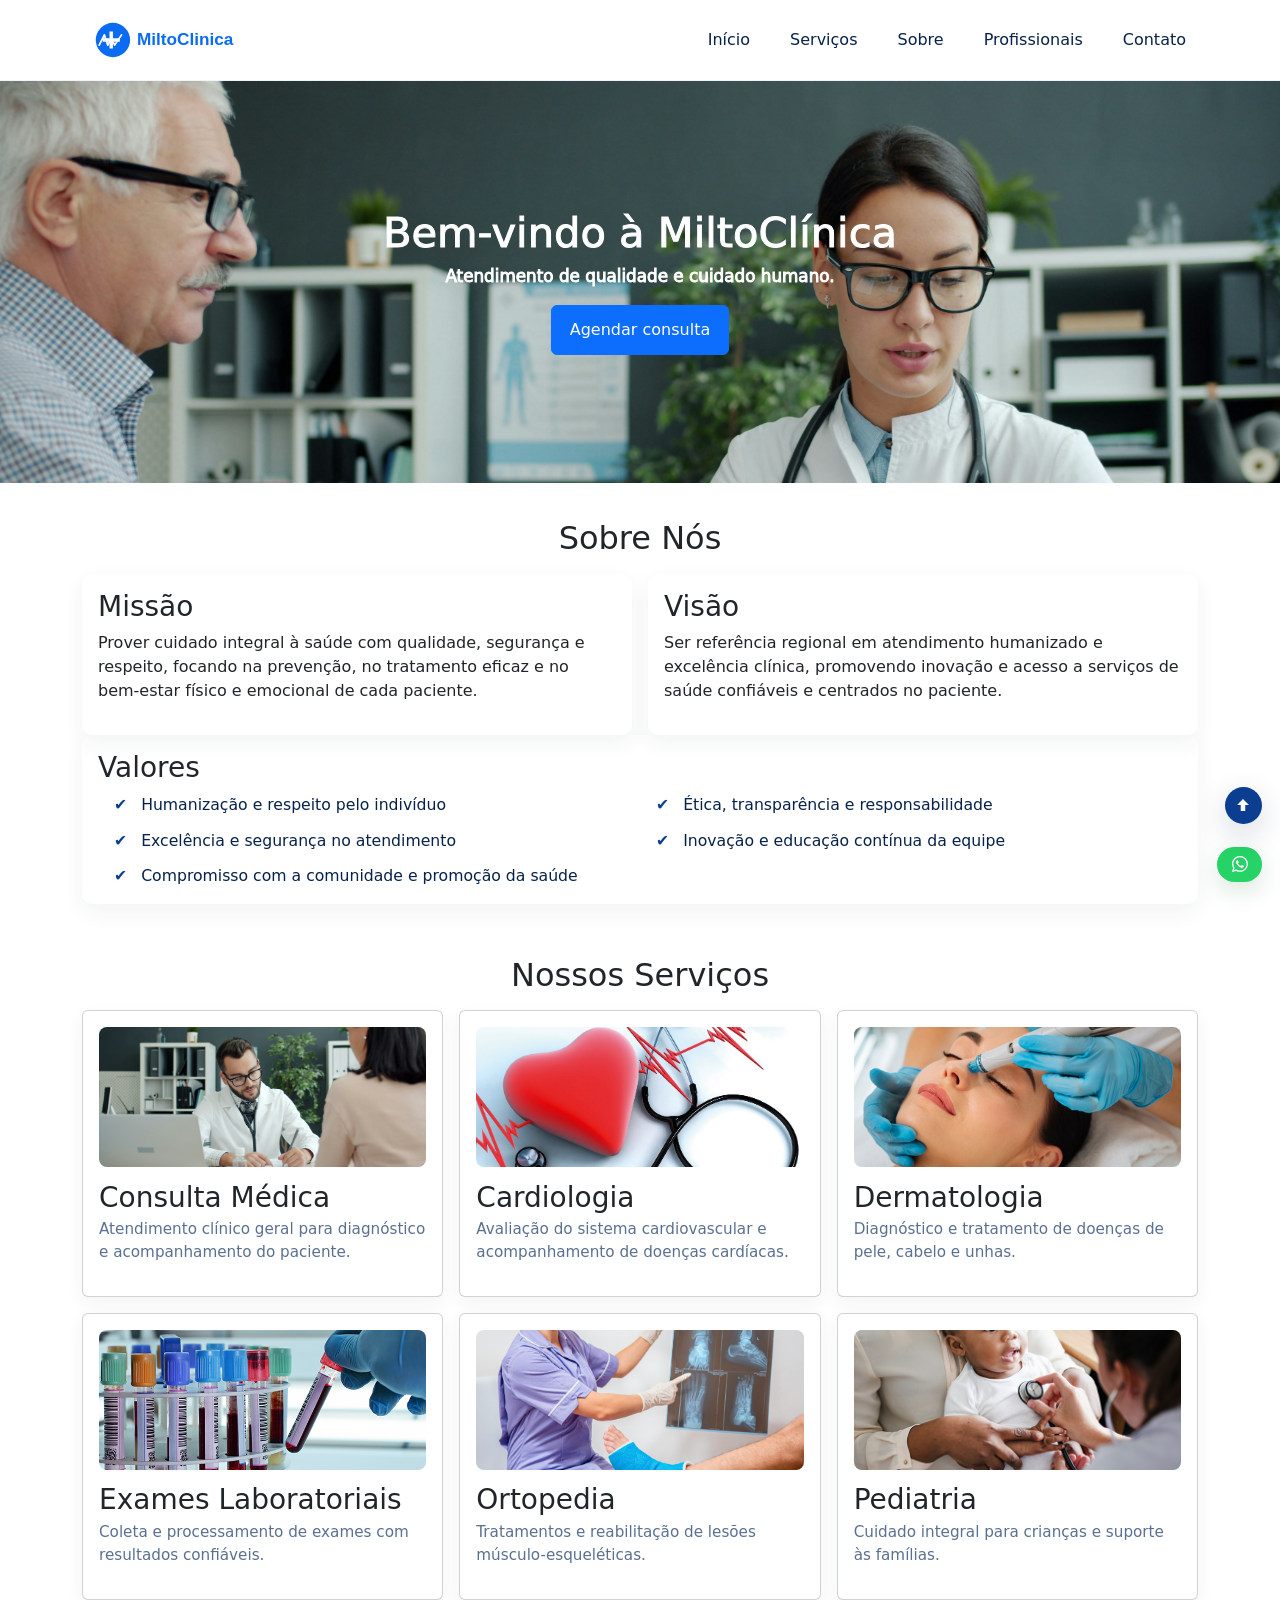
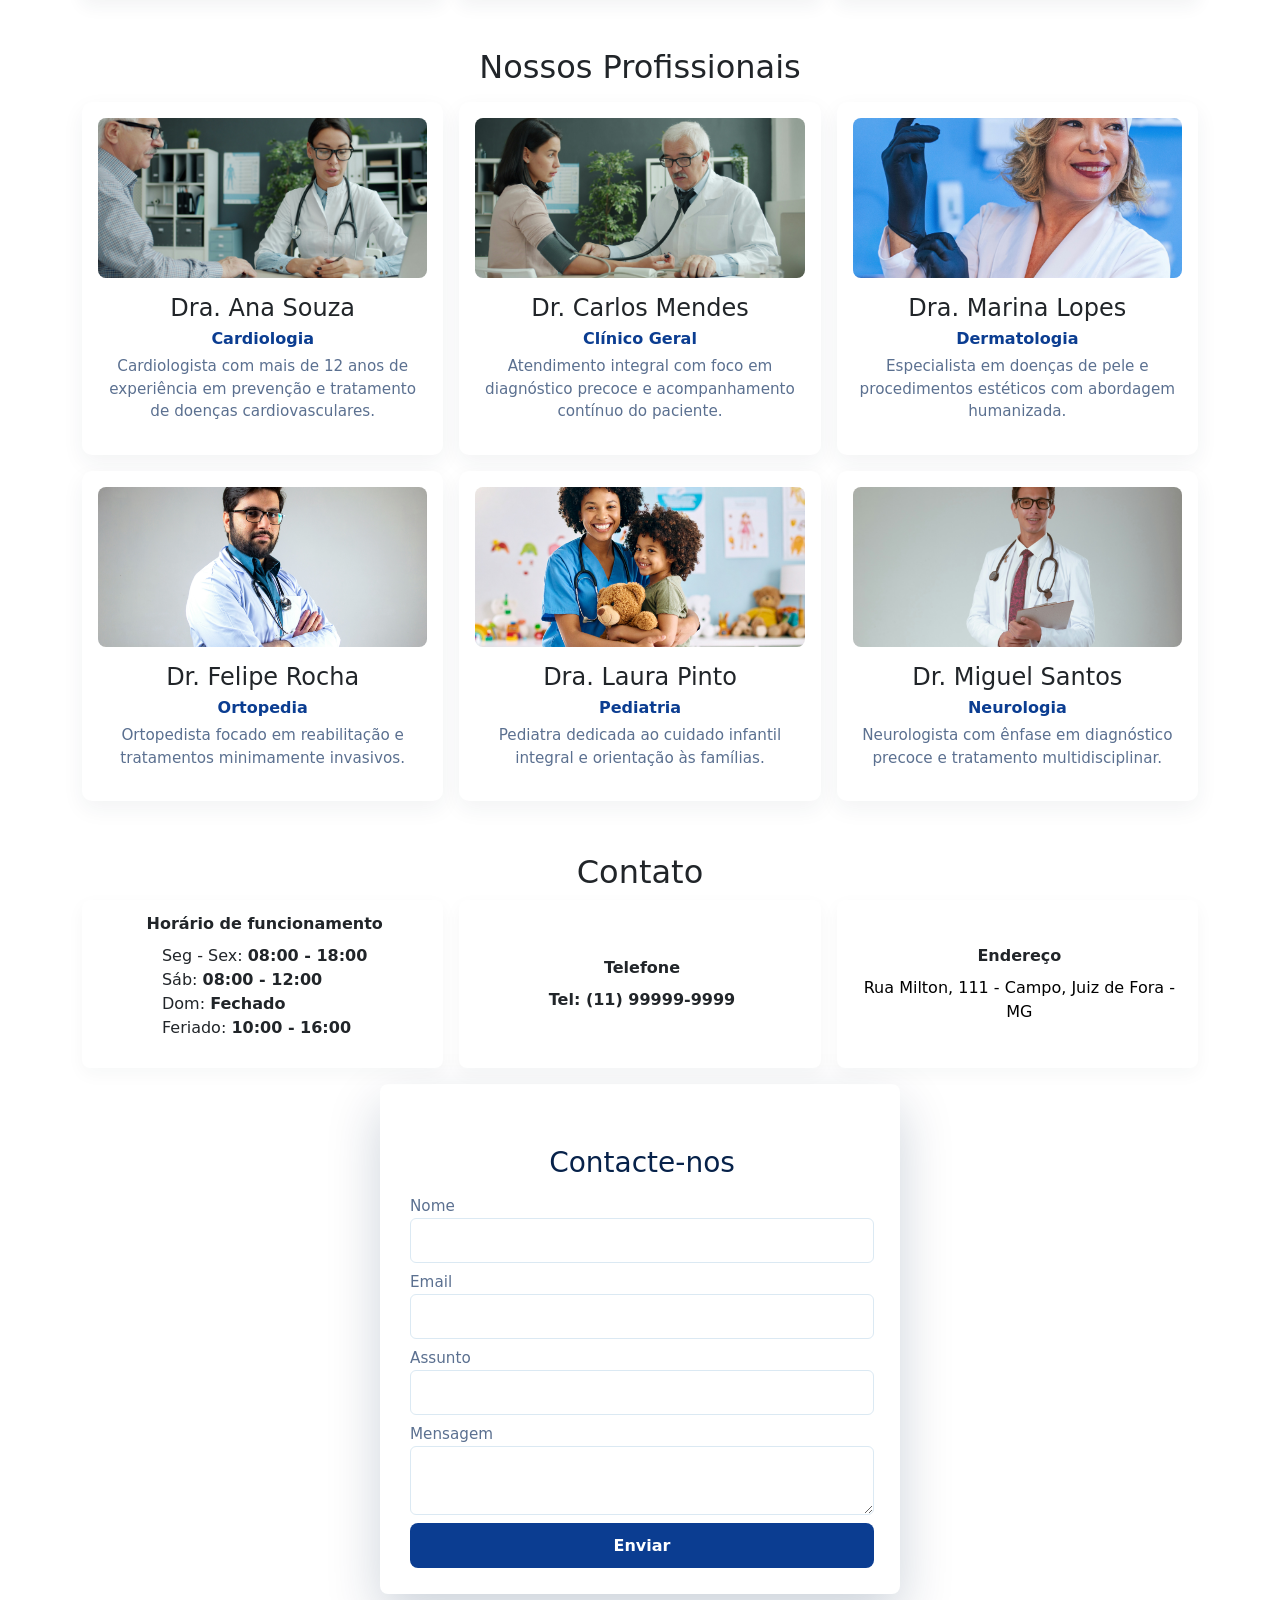
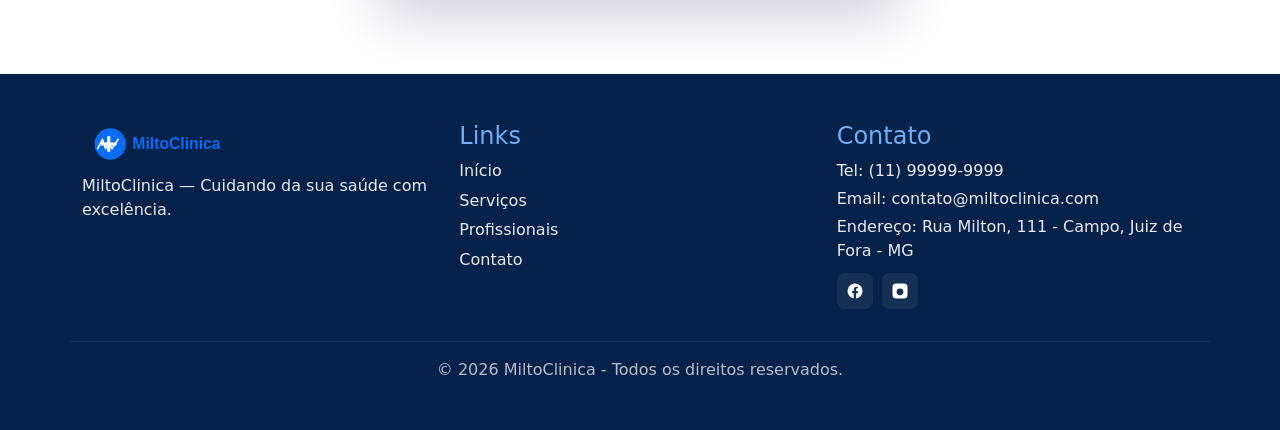
==== commit 3679f109: "Adicionei algumas imagens, e estilizei o conteúdo com CSS" ====
--- a/index.html
+++ b/index.html
@@ -9,16 +9,17 @@
 	<link href="https://cdn.jsdelivr.net/npm/bootstrap@5.3.8/dist/css/bootstrap.min.css" rel="stylesheet" integrity="sha384-sRIl4kxILFvY47J16cr9ZwB07vP4J8+LH7qKQnuqkuIAvNWLzeN8tE5YBujZqJLB" crossorigin="anonymous">
 	<script src="https://cdn.jsdelivr.net/npm/bootstrap@5.3.8/dist/js/bootstrap.bundle.min.js" integrity="sha384-FKyoEForCGlyvwx9Hj09JcYn3nv7wiPVlz7YYwJrWVcXK/BmnVDxM+D2scQbITxI" crossorigin="anonymous"></script>
 </head>
-<body>
+<body> 
 	<header class="site-header">
 		<div class="container">
 			<img src="images/logo.svg" alt="Logo MiltoClínica" class="logo">
 			<nav class="nav" id="nav">
-				<button id="navToggle" class="nav-toggle" aria-label="Abrir menu">☰</button>
-				<ul class="nav-list">
-					<li><a href="#home">Início</a></li>
+				<button id="navToggle" type="button" class="nav-toggle" aria-label="Abrir menu" aria-expanded="false" aria-controls="navList">☰</button>
+				<ul class="nav-list" id="navList">
+					<li><a href="#">Início</a></li>
 					<li><a href="#servicos">Serviços</a></li>
 					<li><a href="#sobre">Sobre</a></li>
+					<li><a href="#profissionais">Profissionais</a></li>
 					<li><a href="#contato">Contato</a></li>
 				</ul>
 			</nav>
@@ -67,32 +68,32 @@
 			<h2>Nossos Serviços</h2>
 			<div class="cards service-cards">
 				<article class="card">
-					<img src="images/service-1.jpg" alt="Consulta médica" loading="lazy">
+					<img src="images/consulta.jpg" alt="Consulta médica" loading="lazy">
 					<h3>Consulta Médica</h3>
 					<p>Atendimento clínico geral para diagnóstico e acompanhamento do paciente.</p>
 				</article>
 				<article class="card">
-					<img src="images/service-2.jpg" alt="Cardiologia" loading="lazy">
+					<img src="images/cardiologia.png" alt="Cardiologia" loading="lazy">
 					<h3>Cardiologia</h3>
 					<p>Avaliação do sistema cardiovascular e acompanhamento de doenças cardíacas.</p>
 				</article>
 				<article class="card">
-					<img src="images/service-3.jpg" alt="Dermatologia" loading="lazy">
+					<img src="images/dermatologia.jpg" alt="Dermatologia" loading="lazy">
 					<h3>Dermatologia</h3>
 					<p>Diagnóstico e tratamento de doenças de pele, cabelo e unhas.</p>
 				</article>
 				<article class="card">
-					<img src="images/service-4.jpg" alt="Exames laboratoriais" loading="lazy">
+					<img src="images/exame.jpg" alt="Exames laboratoriais" loading="lazy">
 					<h3>Exames Laboratoriais</h3>
 					<p>Coleta e processamento de exames com resultados confiáveis.</p>
 				</article>
 				<article class="card">
-					<img src="images/service-5.jpg" alt="Ortopedia" loading="lazy">
+					<img src="images/ortopedia.jpg" alt="Ortopedia" loading="lazy">
 					<h3>Ortopedia</h3>
 					<p>Tratamentos e reabilitação de lesões músculo-esqueléticas.</p>
 				</article>
 				<article class="card">
-					<img src="images/service-6.jpg" alt="Pediatria" loading="lazy">
+					<img src="images/pediatria.png" alt="Pediatria" loading="lazy">
 					<h3>Pediatria</h3>
 					<p>Cuidado integral para crianças e suporte às famílias.</p>
 				</article>
@@ -127,7 +128,7 @@
 					<p class="pro-bio">Ortopedista focado em reabilitação e tratamentos minimamente invasivos.</p>
 				</article>
 				<article class="pro-card">
-					<img src="images/doctoro4.jpg" alt="Dra. Laura Pinto" loading="lazy">
+					<img src="images/pediatria2.png" alt="Dra. Laura Pinto" loading="lazy">
 					<h4>Dra. Laura Pinto</h4>
 					<p class="pro-specialty">Pediatria</p>
 					<p class="pro-bio">Pediatra dedicada ao cuidado infantil integral e orientação às famílias.</p>
@@ -177,13 +178,20 @@
 			</div>
 		</section>
 
+		<!-- Botão de voltar ao início -->
+		<a class="top-btn" href="#" aria-label="Voltar ao início">
+			<!-- ícone de seta para cima -->
+			<svg xmlns="http://www.w3.org/2000/svg" viewBox="0 0 24 24" width="18" height="18" fill="currentColor" aria-hidden="true">
+				<path d="M12 4l-8 8h5v8h6v-8h5z" />
+			</svg>
+		</a>
+
 		<!-- Botão do WhatsApp -->
 		<a class="whatsapp-btn" href="https://wa.me/" target="_blank" rel="noopener" aria-label="Abrir WhatsApp">
 			<!-- ícone SVG do WhatsApp -->
 			<svg xmlns="http://www.w3.org/2000/svg" width="16" height="16" fill="currentColor" class="bi bi-whatsapp"
 				viewBox="0 0 16 16">
-				<path
-					d="M13.601 2.326A7.85 7.85 0 0 0 7.994 0C3.627 0 .068 3.558.064 7.926c0 1.399.366 2.76 1.057 3.965L0 16l4.204-1.102a7.9 7.9 0 0 0 3.79.965h.004c4.368 0 7.926-3.558 7.93-7.93A7.9 7.9 0 0 0 13.6 2.326zM7.994 14.521a6.6 6.6 0 0 1-3.356-.92l-.24-.144-2.494.654.666-2.433-.156-.251a6.56 6.56 0 0 1-1.007-3.505c0-3.626 2.957-6.584 6.591-6.584a6.56 6.56 0 0 1 4.66 1.931 6.56 6.56 0 0 1 1.928 4.66c-.004 3.639-2.961 6.592-6.592 6.592m3.615-4.934c-.197-.099-1.17-.578-1.353-.646-.182-.065-.315-.099-.445.099-.133.197-.513.646-.627.775-.114.133-.232.148-.43.05-.197-.1-.836-.308-1.592-.985-.59-.525-.985-1.175-1.103-1.372-.114-.198-.011-.304.088-.403.087-.088.197-.232.296-.346.1-.114.133-.198.198-.33.065-.134.034-.248-.015-.347-.05-.099-.445-1.076-.612-1.47-.16-.389-.323-.335-.445-.34-.114-.007-.247-.007-.38-.007a.73.73 0 0 0-.529.247c-.182.198-.691.677-.691 1.654s.71 1.916.81 2.049c.098.133 1.394 2.132 3.383 2.992.47.205.84.326 1.129.418.475.152.904.129 1.246.08.38-.058 1.171-.48 1.338-.943.164-.464.164-.86.114-.943-.049-.084-.182-.133-.38-.232" />
+				<path d="M13.601 2.326A7.85 7.85 0 0 0 7.994 0C3.627 0 .068 3.558.064 7.926c0 1.399.366 2.76 1.057 3.965L0 16l4.204-1.102a7.9 7.9 0 0 0 3.79.965h.004c4.368 0 7.926-3.558 7.93-7.93A7.9 7.9 0 0 0 13.6 2.326zM7.994 14.521a6.6 6.6 0 0 1-3.356-.92l-.24-.144-2.494.654.666-2.433-.156-.251a6.56 6.56 0 0 1-1.007-3.505c0-3.626 2.957-6.584 6.591-6.584a6.56 6.56 0 0 1 4.66 1.931 6.56 6.56 0 0 1 1.928 4.66c-.004 3.639-2.961 6.592-6.592 6.592m3.615-4.934c-.197-.099-1.17-.578-1.353-.646-.182-.065-.315-.099-.445.099-.133.197-.513.646-.627.775-.114.133-.232.148-.43.05-.197-.1-.836-.308-1.592-.985-.59-.525-.985-1.175-1.103-1.372-.114-.198-.011-.304.088-.403.087-.088.197-.232.296-.346.1-.114.133-.198.198-.33.065-.134.034-.248-.015-.347-.05-.099-.445-1.076-.612-1.47-.16-.389-.323-.335-.445-.34-.114-.007-.247-.007-.38-.007a.73.73 0 0 0-.529.247c-.182.198-.691.677-.691 1.654s.71 1.916.81 2.049c.098.133 1.394 2.132 3.383 2.992.47.205.84.326 1.129.418.475.152.904.129 1.246.08.38-.058 1.171-.48 1.338-.943.164-.464.164-.86.114-.943-.049-.084-.182-.133-.38-.232" />
 			</svg>
 		</a>
 	</main>
@@ -207,6 +215,7 @@
 				<h4>Contato</h4>
 				<p>Tel: (11) 99999-9999</p>
 				<p>Email: contato@miltoclinica.com</p>
+				<p>Endereço: Rua Milton, 111 - Campo, Juiz de Fora - MG</p>
 				<!-- Redes sociais -->
 				<div class="footer-social">
 					<a class="social-link" href="https://facebook.com/miltoclinica" target="_blank" rel="noopener" aria-label="Facebook">
--- a/css/styles.css
+++ b/css/styles.css
@@ -18,7 +18,7 @@
 .site-header{background:#fff;border-bottom:1px solid rgba(11,61,145,0.06)}
 .site-header .container{display:flex;align-items:center;gap:1rem}
 .logo{height:48px}
-.nav{margin-left:auto}
+.nav{margin-left:auto;}
 .nav-list{list-style:none;margin:0;padding:0;display:flex;gap:1rem}
 .nav-list a{color:var(--text);text-decoration:none;padding:.5rem .75rem;border-radius:6px}
 .nav-list a:hover{background:rgba(11,61,145,0.06)}
@@ -55,8 +55,20 @@
 }
 
 @media (max-width:800px){
-	.nav-list{display:none}
-	.nav-toggle{display:inline-block}
+	.nav-list{display:none;flex-direction: column;
+	background: white;
+	position: absolute;
+	top: 60px;
+	right: 0;
+	width: 200px;
+	box-shadow: 0 4px 10px rgba(0,0,0,0.1);
+	padding: 10px;
+    opacity: 0;
+	transform: translateY(-10px);
+	transition: 0.3s;}
+	.nav-toggle{display:inline-block;background: none;border: none;font-size: 24px;cursor: pointer;}
+	.nav.open .nav-list {display: flex;opacity: 1;
+	transform: translateY(0);}
 	.cards{grid-template-columns:1fr}
 	.hero h1{font-size:1.5rem}
 	.hero .container{flex-direction:column}
@@ -65,7 +77,28 @@
 	.hero-illustration img{height:240px;max-width:80%;}
 	.hero-illustration::after{background:rgba(0,0,0,0.12)}
 }
-.nav.open .nav-list{display:flex;flex-direction:column;background:#fff;padding:0.5rem;border-radius:8px;position:absolute;right:1rem;top:64px;box-shadow:0 8px 24px rgba(35,49,63,0.12)}
+
+/* Hero - melhorias para dispositivos menores */
+.hero-content{max-width:720px;padding:0 1rem;text-align:center}
+.hero-content .tex{color:#fff}
+.hero-content h1.tex{font-size:2.6rem;line-height:1.02;margin:.2rem 0 .6rem}
+.hero-content p.tex{font-size:1.05rem;margin:0 0 1rem;color:rgba(255,255,255,0.95)}
+.hero-content a.btn{padding:.75rem 1.1rem;font-size:1rem}
+
+@media (max-width:800px){
+	.hero{padding:4rem 0}
+	.hero-content h1.tex{font-size:1.8rem}
+	.hero-content p.tex{font-size:.98rem}
+	.hero-content a.btn{width:100%;display:inline-block}
+	.hero-illustration{display:none}
+}
+@media (max-width:480px){
+	.hero{padding:3rem 0}
+	.hero-content{padding:0 .6rem}
+	.hero-content h1.tex{font-size:1.4rem}
+	.hero-content p.tex{font-size:.9rem}
+	.hero-content a.btn{font-size:.95rem;padding:.6rem;max-width:100%}
+}
 
 /* Services */
 .services h2,.about h2,.contact h2,.professionals h2{margin-top:1.25rem;text-align: center;}
@@ -256,3 +289,15 @@
 .social-link{display:inline-flex;width:36px;height:36px;align-items:center;justify-content:center;border-radius:8px;background:rgba(255,255,255,0.06);color:inherit;text-decoration:none;transition:background .15s ease, transform .12s ease}
 .social-link svg{width:18px;height:18px}
 .social-link:hover{background:rgba(255,255,255,0.14);transform:translateY(-3px)}
+
+/* Botão voltar ao topo */
+.top-btn{position:fixed;right:18px;bottom:76px;background:var(--primary);color:#fff;padding:.6rem;border-radius:999px;box-shadow:0 10px 30px rgba(7,34,74,0.18);text-decoration:none;display:flex;align-items:center;justify-content:center;z-index:60}
+.top-btn svg{display:block}
+.top-btn:hover{transform:translateY(-3px)}
+
+@media (max-width:480px){
+	.top-btn{right:12px;bottom:76px;padding:.5rem}
+}
+@media (max-width:766px){
+	.top-btn{display:none}
+}
